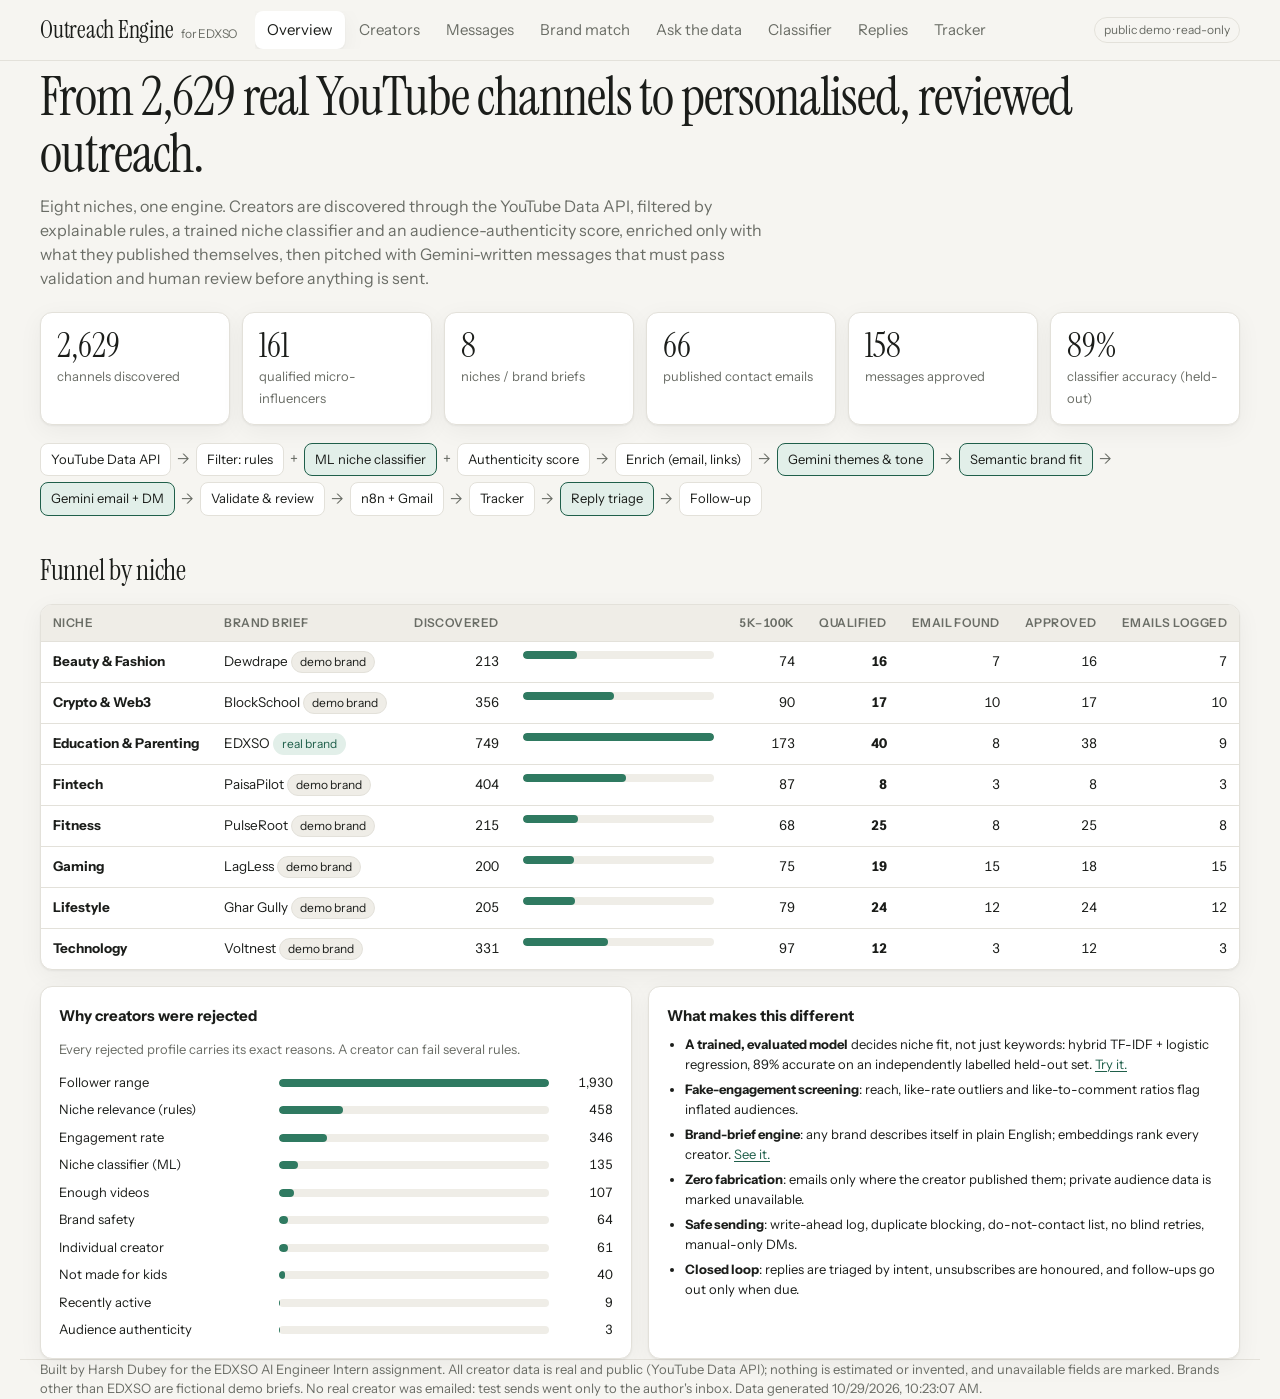
==== site/index.html @ 23c04285 "Multi-niche engine: 8 campaigns, hybrid ML niche classifier, authenticity scoring, brand-brief match" ====
<!doctype html>
<html lang="en">
<head>
  <meta charset="utf-8">
  <meta name="viewport" content="width=device-width, initial-scale=1">
  <title>Creator Outreach Engine</title>
  <meta name="description" content="AI-powered micro-influencer discovery, ML classification, enrichment, personalised outreach and tracking across 8 niches, built on real YouTube data.">
  <link rel="preconnect" href="https://fonts.googleapis.com">
  <link rel="preconnect" href="https://fonts.gstatic.com" crossorigin>
  <link href="https://fonts.googleapis.com/css2?family=Instrument+Sans:wght@400;500;600&family=Instrument+Serif&family=JetBrains+Mono&display=swap" rel="stylesheet">
  <link rel="stylesheet" href="style.css">
  <link rel="icon" href="data:image/svg+xml,%3Csvg xmlns='http://www.w3.org/2000/svg' viewBox='0 0 32 32'%3E%3Crect width='32' height='32' rx='8' fill='%231f5f4a'/%3E%3Cpath d='M9 21l5-6 4 3 5-7' stroke='white' stroke-width='2.5' fill='none' stroke-linecap='round' stroke-linejoin='round'/%3E%3C/svg%3E">
</head>
<body>
  <header class="top">
    <div class="wrap">
      <div class="brandmark">Outreach Engine<small>for EDXSO</small></div>
      <nav class="tabs" role="tablist" aria-label="Sections">
        <button role="tab" data-tab="overview" aria-selected="true">Overview</button>
        <button role="tab" data-tab="creators">Creators</button>
        <button role="tab" data-tab="messages">Messages</button>
        <button role="tab" data-tab="match">Brand match</button>
        <button role="tab" data-tab="ask">Ask the data</button>
        <button role="tab" data-tab="model">Classifier</button>
        <button role="tab" data-tab="replies">Replies</button>
        <button role="tab" data-tab="tracker">Tracker</button>
      </nav>
      <span class="mode" id="mode">loading…</span>
    </div>
  </header>

  <main class="wrap">
    <section id="overview"></section>
    <section id="creators" hidden></section>
    <section id="messages" hidden></section>
    <section id="match" hidden></section>
    <section id="ask" hidden></section>
    <section id="model" hidden></section>
    <section id="replies" hidden></section>
    <section id="tracker" hidden></section>
  </main>

  <dialog id="detail" aria-label="Creator detail"><div class="dlg" id="detail-body"></div></dialog>

  <footer class="wrap">
    Built by Harsh Dubey for the EDXSO AI Engineer Intern assignment. All creator data is real and public (YouTube Data API);
    nothing is estimated or invented, and unavailable fields are marked. Brands other than EDXSO are fictional demo briefs.
    No real creator was emailed: test sends went only to the author's inbox. <span id="generated"></span>
  </footer>
  <script type="module" src="app.js"></script>
</body>
</html>
---- site/style.css ----
:root {
  --bg: #f6f5f1; --panel: #ffffff; --ink: #1b1d1a; --muted: #6a6d66; --line: #e3e1da; --soft: #efede7;
  --accent: #1f5f4a; --accent-ink: #ffffff; --accent-soft: #e2efe9; --warn: #a2470f; --warn-soft: #f8e9dd;
  --bad: #a3271f; --bad-soft: #f7e3e1; --good: #1f6f3f; --good-soft: #e1f1e6; --chart: #2f7a61;
  --radius: 12px; --shadow: 0 1px 2px rgba(20, 20, 10, .05), 0 6px 24px rgba(20, 20, 10, .05);
  --sans: "Instrument Sans", system-ui, -apple-system, "Segoe UI", sans-serif;
  --serif: "Instrument Serif", Georgia, serif; --mono: "JetBrains Mono", ui-monospace, Consolas, monospace;
}
@media (prefers-color-scheme: dark) {
  :root:not([data-theme="light"]) {
    --bg: #121412; --panel: #1a1d1a; --ink: #e9ebe6; --muted: #9da199; --line: #2b2f2a; --soft: #222622;
    --accent: #6cc7a3; --accent-ink: #0c1a14; --accent-soft: #1d332a; --warn: #f0a46c; --warn-soft: #3a2a1d;
    --bad: #ff8f86; --bad-soft: #3a201e; --good: #7fd69b; --good-soft: #1c3324; --chart: #6cc7a3;
    --shadow: 0 1px 2px rgba(0, 0, 0, .4);
  }
}
:root[data-theme="dark"] {
  --bg: #121412; --panel: #1a1d1a; --ink: #e9ebe6; --muted: #9da199; --line: #2b2f2a; --soft: #222622;
  --accent: #6cc7a3; --accent-ink: #0c1a14; --accent-soft: #1d332a; --warn: #f0a46c; --warn-soft: #3a2a1d;
  --bad: #ff8f86; --bad-soft: #3a201e; --good: #7fd69b; --good-soft: #1c3324; --chart: #6cc7a3;
  --shadow: 0 1px 2px rgba(0, 0, 0, .4);
}
* { box-sizing: border-box; }
html, body { margin: 0; background: var(--bg); color: var(--ink); font: 15px/1.5 var(--sans); }
a { color: var(--accent); text-decoration-thickness: 1px; text-underline-offset: 2px; }
button, input, select, textarea { font: inherit; color: inherit; }
.wrap { max-width: 1240px; margin: 0 auto; padding: 0 20px; }

header.top { position: sticky; top: 0; z-index: 20; background: color-mix(in srgb, var(--bg) 88%, transparent);
  backdrop-filter: blur(10px); border-bottom: 1px solid var(--line); }
.top .wrap { display: flex; align-items: center; gap: 18px; min-height: 60px; }
.brandmark { font-family: var(--serif); font-size: 24px; letter-spacing: -.01em; white-space: nowrap; }
.brandmark small { font-family: var(--sans); font-size: 12px; color: var(--muted); margin-left: 8px; }
nav.tabs { display: flex; gap: 2px; overflow-x: auto; scrollbar-width: none; flex: 1; }
nav.tabs::-webkit-scrollbar { display: none; }
nav.tabs button { border: 0; background: none; padding: 8px 12px; border-radius: 8px; cursor: pointer; color: var(--muted); white-space: nowrap; }
nav.tabs button:hover { color: var(--ink); background: var(--soft); }
nav.tabs button[aria-selected="true"] { color: var(--ink); background: var(--panel); box-shadow: var(--shadow); }
@media (max-width: 760px) {
  .top .wrap { flex-wrap: wrap; gap: 6px 12px; padding-top: 8px; }
  .brandmark { flex: 1; }
  nav.tabs { order: 3; flex-basis: 100%; padding-bottom: 6px; }
}
.mode { font-size: 12px; padding: 3px 9px; border-radius: 99px; border: 1px solid var(--line); color: var(--muted); white-space: nowrap; }
.mode.live { color: var(--good); border-color: var(--good); }

main { padding: 28px 0 80px; }
section[hidden] { display: none; }
h1 { font-family: var(--serif); font-weight: 400; font-size: clamp(32px, 5vw, 54px); line-height: 1.05; margin: 8px 0 12px; letter-spacing: -.02em; }
h2 { font-family: var(--serif); font-weight: 400; font-size: 28px; margin: 34px 0 12px; letter-spacing: -.01em; }
h3 { font-size: 15px; margin: 0 0 8px; }
.lede { color: var(--muted); max-width: 760px; font-size: 16px; margin: 0 0 22px; }
.muted { color: var(--muted); }
.small { font-size: 13px; }
.mono { font-family: var(--mono); font-size: 12px; }

.kpis { display: grid; grid-template-columns: repeat(auto-fit, minmax(150px, 1fr)); gap: 12px; margin: 18px 0 8px; }
.kpi { background: var(--panel); border: 1px solid var(--line); border-radius: var(--radius); padding: 14px 16px; box-shadow: var(--shadow); }
.kpi b { display: block; font-family: var(--serif); font-weight: 400; font-size: 34px; line-height: 1.1; }
.kpi span { color: var(--muted); font-size: 13px; }

.flow { display: flex; flex-wrap: wrap; gap: 6px; align-items: center; margin: 18px 0; }
.flow span { background: var(--panel); border: 1px solid var(--line); border-radius: 8px; padding: 6px 10px; font-size: 13px; }
.flow span.ai { border-color: var(--accent); background: var(--accent-soft); }
.flow i { color: var(--muted); font-style: normal; }

.grid2 { display: grid; grid-template-columns: 1fr 1fr; gap: 16px; }
@media (max-width: 860px) { .grid2 { grid-template-columns: 1fr; } }
.grid2 > * { min-width: 0; }
.cm { overflow-x: auto; }
select.field { max-width: 100%; }
.card { background: var(--panel); border: 1px solid var(--line); border-radius: var(--radius); padding: 18px; box-shadow: var(--shadow); }

.table-wrap { overflow-x: auto; background: var(--panel); border: 1px solid var(--line); border-radius: var(--radius); box-shadow: var(--shadow); }
table { border-collapse: collapse; width: 100%; font-size: 13.5px; }
th, td { text-align: left; padding: 9px 12px; border-bottom: 1px solid var(--line); vertical-align: top; }
th { font-weight: 600; color: var(--muted); font-size: 12px; text-transform: uppercase; letter-spacing: .04em; background: var(--soft); position: sticky; top: 0; }
tbody tr:last-child td { border-bottom: 0; }
tbody tr.click { cursor: pointer; }
tbody tr.click:hover { background: var(--soft); }
td.num, th.num { text-align: right; font-variant-numeric: tabular-nums; }

.bar { height: 8px; border-radius: 99px; background: var(--soft); overflow: hidden; min-width: 60px; }
.bar > i { display: block; height: 100%; background: var(--chart); border-radius: 99px; }
.hbars { display: grid; gap: 8px; }
.hbar { display: grid; grid-template-columns: minmax(120px, 210px) 1fr 54px; gap: 10px; align-items: center; font-size: 13px; }
.hbar .num { text-align: right; font-variant-numeric: tabular-nums; }

.pill { display: inline-block; font-size: 12px; padding: 1px 8px; border-radius: 99px; background: var(--soft); border: 1px solid var(--line); white-space: nowrap; }
.pill.good { background: var(--good-soft); color: var(--good); border-color: transparent; }
.pill.bad { background: var(--bad-soft); color: var(--bad); border-color: transparent; }
.pill.warn { background: var(--warn-soft); color: var(--warn); border-color: transparent; }
.pill.accent { background: var(--accent-soft); color: var(--accent); border-color: transparent; }

.filters { display: flex; flex-wrap: wrap; gap: 8px; margin: 0 0 14px; }
.filters input, .filters select, textarea, .field { background: var(--panel); border: 1px solid var(--line); border-radius: 8px; padding: 8px 10px; }
.filters input[type="search"] { flex: 1; min-width: 200px; }
textarea { width: 100%; min-height: 120px; resize: vertical; line-height: 1.5; }
.btn { border: 1px solid var(--accent); background: var(--accent); color: var(--accent-ink); padding: 8px 14px; border-radius: 8px; cursor: pointer; font-weight: 600; }
.btn.ghost { background: transparent; color: var(--accent); }
.btn:disabled { opacity: .5; cursor: not-allowed; }
.row { display: flex; gap: 8px; flex-wrap: wrap; align-items: center; }
.chips { display: flex; gap: 6px; flex-wrap: wrap; margin: 10px 0; }
.chips button { border: 1px dashed var(--line); background: var(--panel); border-radius: 99px; padding: 4px 11px; cursor: pointer; font-size: 13px; text-align: left; }
.chips button:hover { border-color: var(--accent); }
:focus-visible { outline: 2px solid var(--accent); outline-offset: 2px; }

.msgs { display: grid; grid-template-columns: repeat(auto-fill, minmax(min(380px, 100%), 1fr)); gap: 14px; }
.msg { min-width: 0; overflow-wrap: anywhere; }
.msg .chips .pill { white-space: normal; }
.msg header { display: flex; gap: 8px; align-items: baseline; flex-wrap: wrap; margin-bottom: 8px; }
.msg header a { font-weight: 600; }
.msg .label { font-size: 11px; text-transform: uppercase; letter-spacing: .06em; color: var(--muted); margin: 12px 0 4px; display: flex; justify-content: space-between; }
.msg .text { white-space: pre-wrap; background: var(--soft); border-radius: 8px; padding: 10px 12px; font-size: 14px; }
.msg .subject { font-weight: 600; }
.msg textarea { min-height: 150px; }
.issues { color: var(--bad); font-size: 13px; margin: 8px 0 0; }

dialog { border: 0; padding: 0; border-radius: 16px; background: var(--panel); color: var(--ink); width: min(820px, 94vw); max-height: 88vh; box-shadow: 0 20px 60px rgba(0, 0, 0, .25); }
dialog::backdrop { background: rgba(15, 18, 15, .45); }
.dlg { padding: 22px; overflow-y: auto; max-height: 88vh; }
.dlg .close { float: right; border: 0; background: var(--soft); border-radius: 8px; padding: 4px 10px; cursor: pointer; }
.checks { list-style: none; padding: 0; margin: 0; display: grid; gap: 6px; }
.checks li { display: grid; grid-template-columns: 22px 170px 1fr; gap: 8px; font-size: 13.5px; }
.checks .ok { color: var(--good); }
.checks .no { color: var(--bad); }
@media (max-width: 600px) { .checks li { grid-template-columns: 22px 1fr; } .checks li span:last-child { grid-column: 2; } }

.cm { display: grid; gap: 2px; font-size: 11px; font-variant-numeric: tabular-nums; }
.cm div { padding: 6px 4px; text-align: center; border-radius: 4px; }
.cm .h { color: var(--muted); font-weight: 600; background: none; overflow: hidden; text-overflow: ellipsis; white-space: nowrap; }

.answer { margin-top: 14px; }
.note { overflow-wrap: anywhere; font-size: 13px; color: var(--muted); border-left: 3px solid var(--accent); padding: 6px 12px; background: var(--panel); border-radius: 0 8px 8px 0; margin: 12px 0; }
.empty { color: var(--muted); padding: 24px; text-align: center; }
footer { color: var(--muted); font-size: 13px; border-top: 1px solid var(--line); padding: 24px 0 40px; }
.spin { display: inline-block; width: 14px; height: 14px; border: 2px solid var(--line); border-top-color: var(--accent); border-radius: 50%; animation: s .8s linear infinite; vertical-align: -2px; }
@keyframes s { to { transform: rotate(360deg); } }
@media (prefers-reduced-motion: reduce) { .spin { animation: none; } }
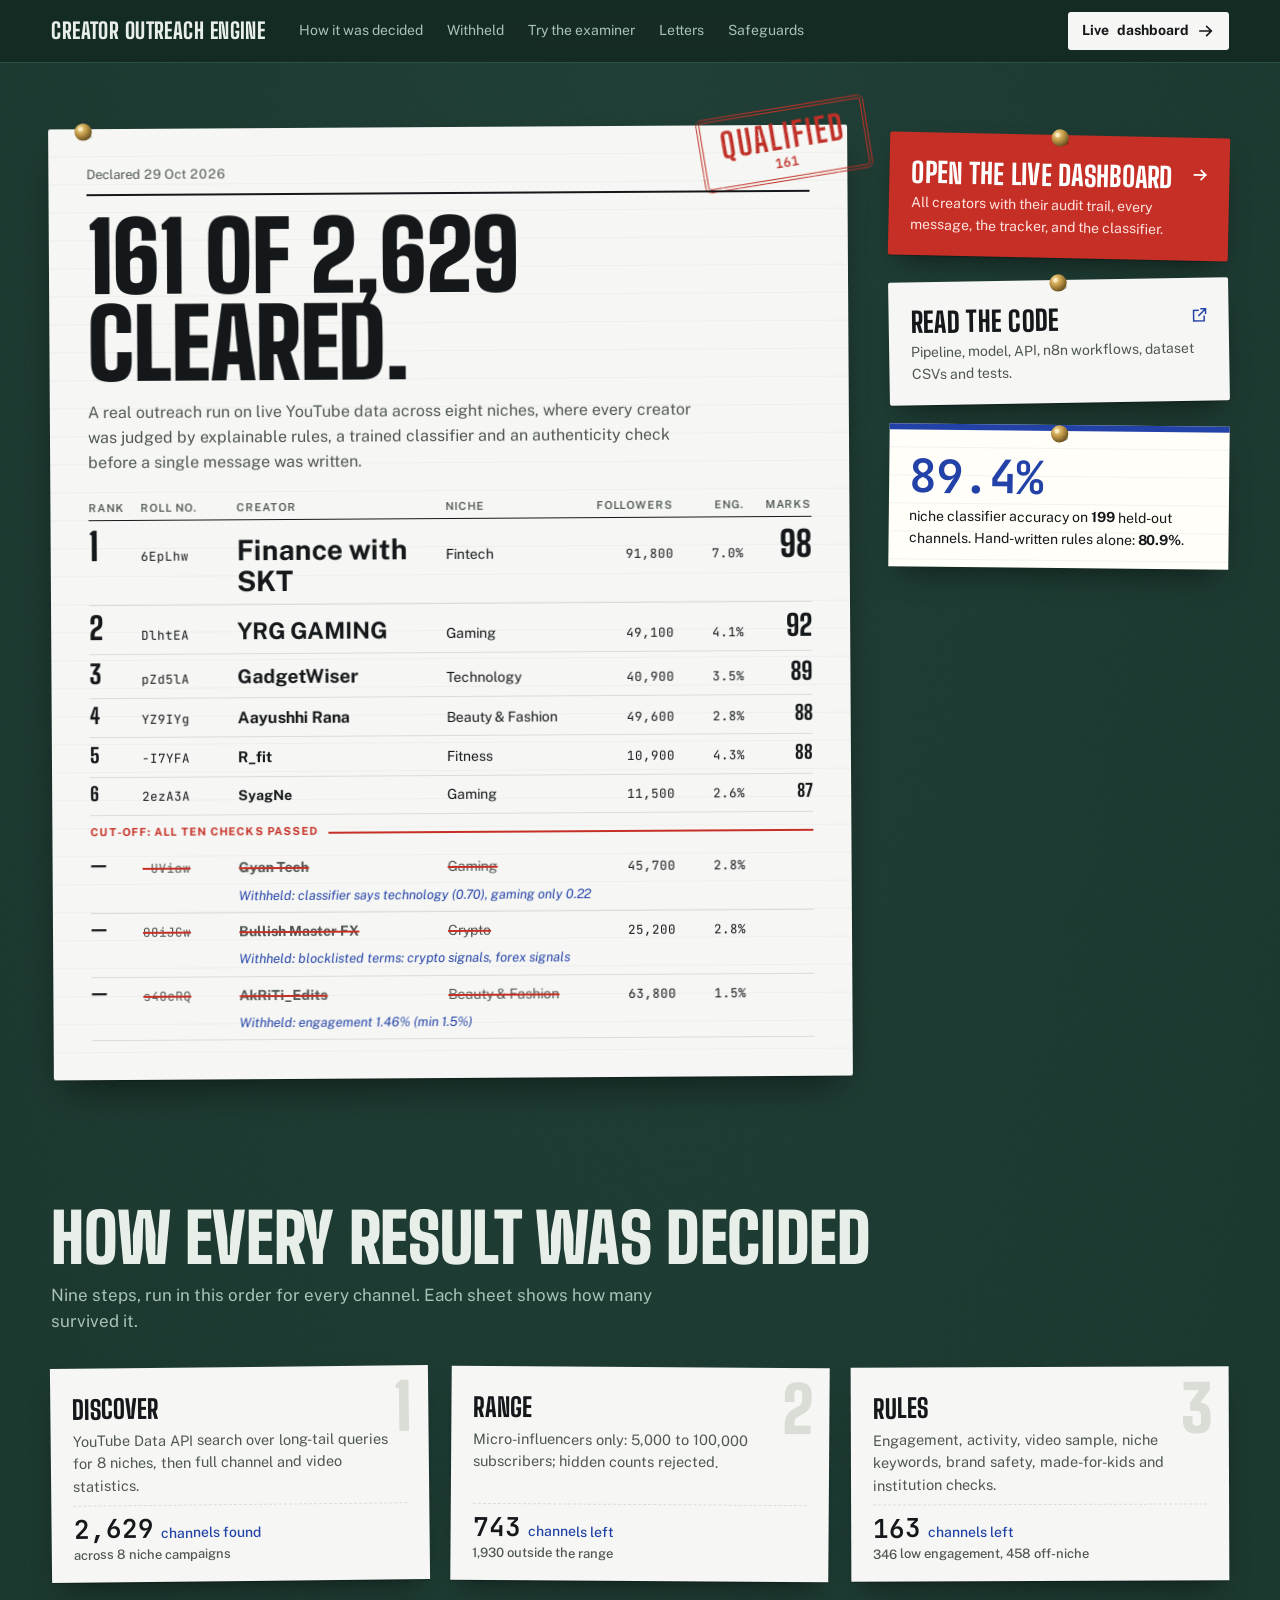
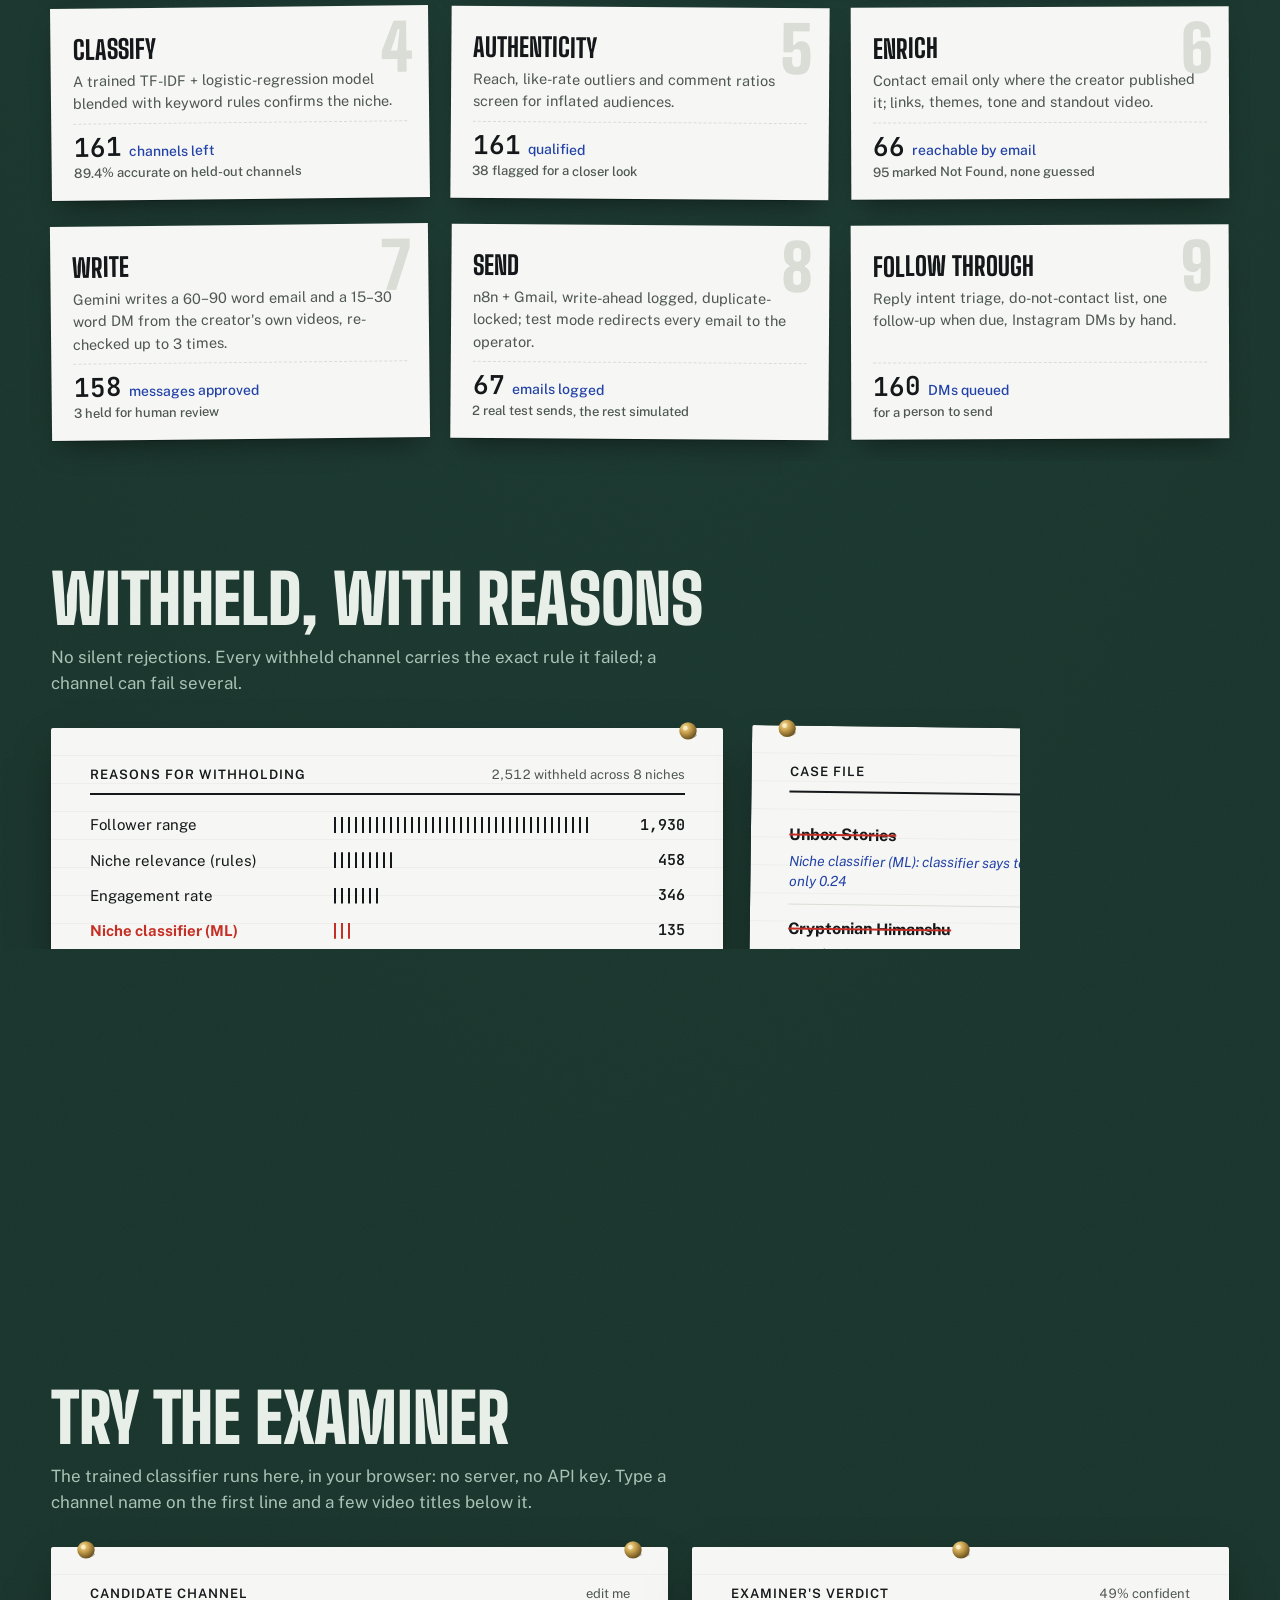
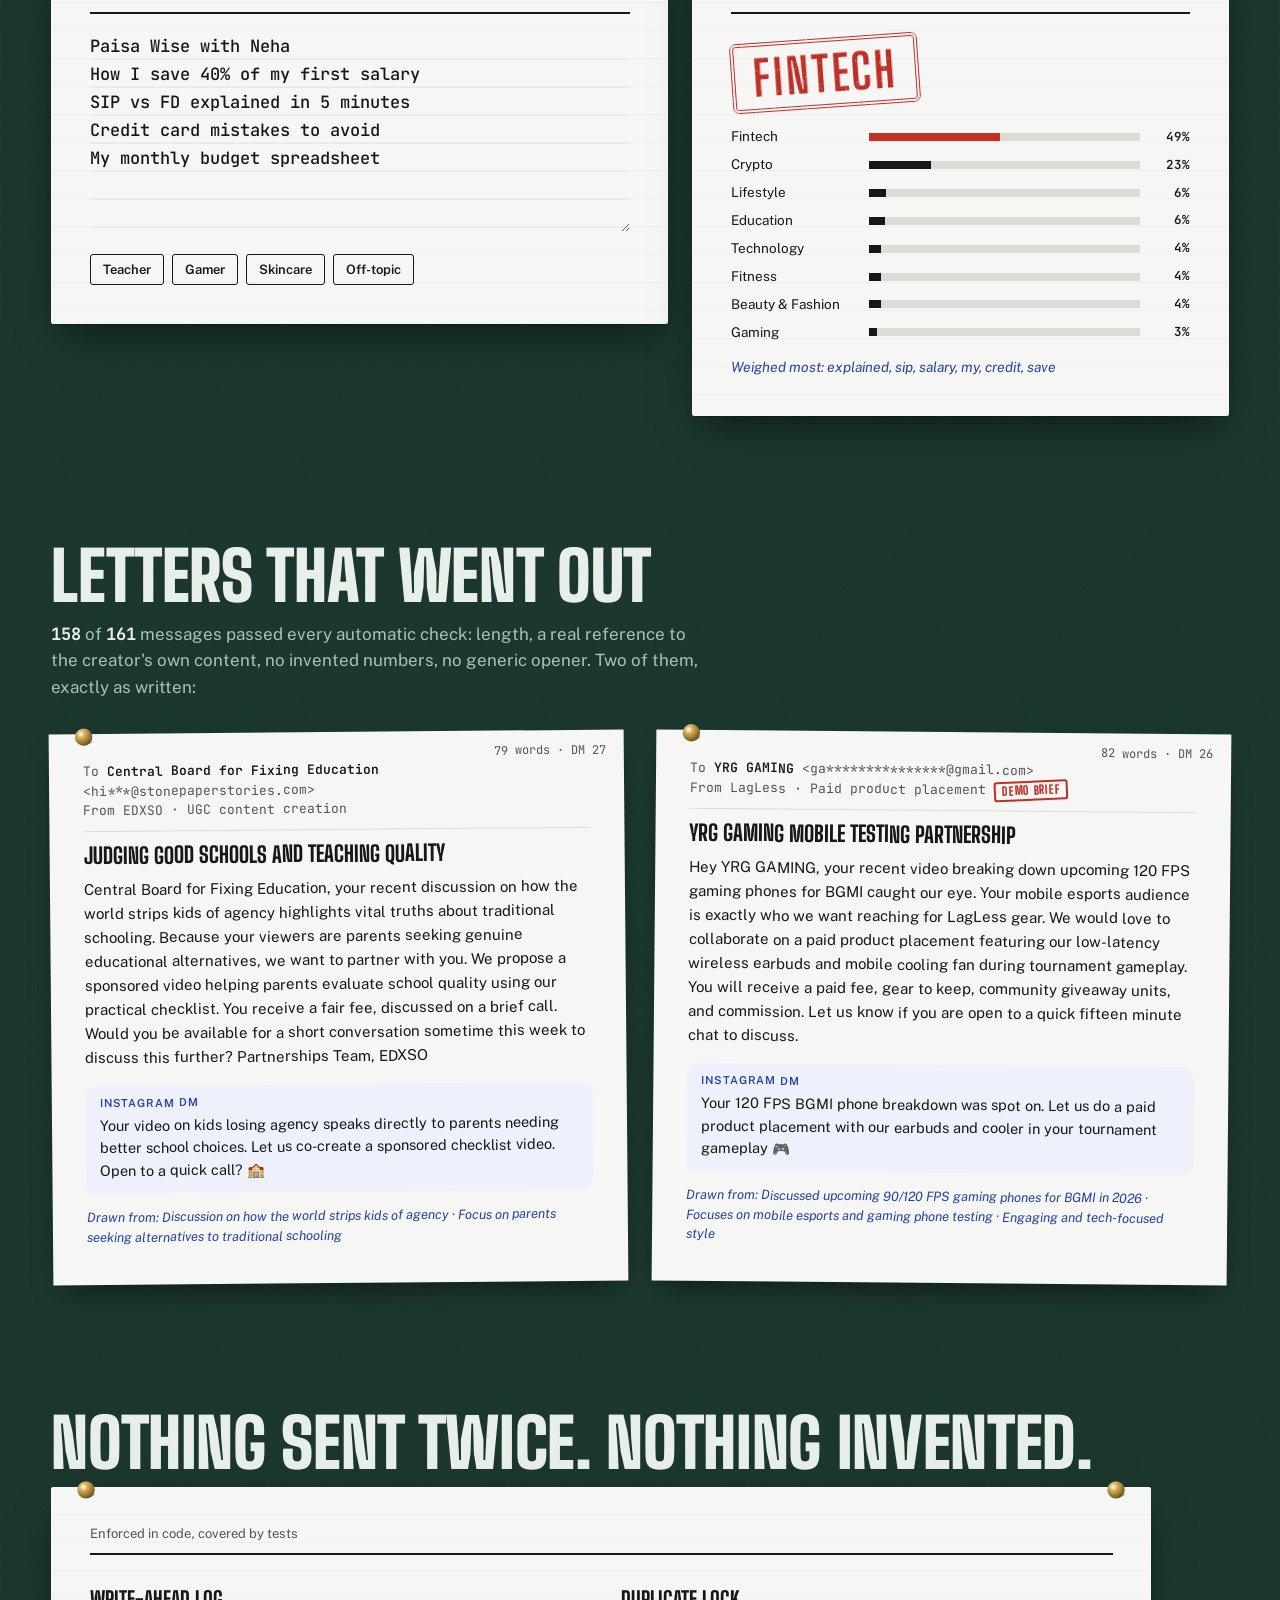
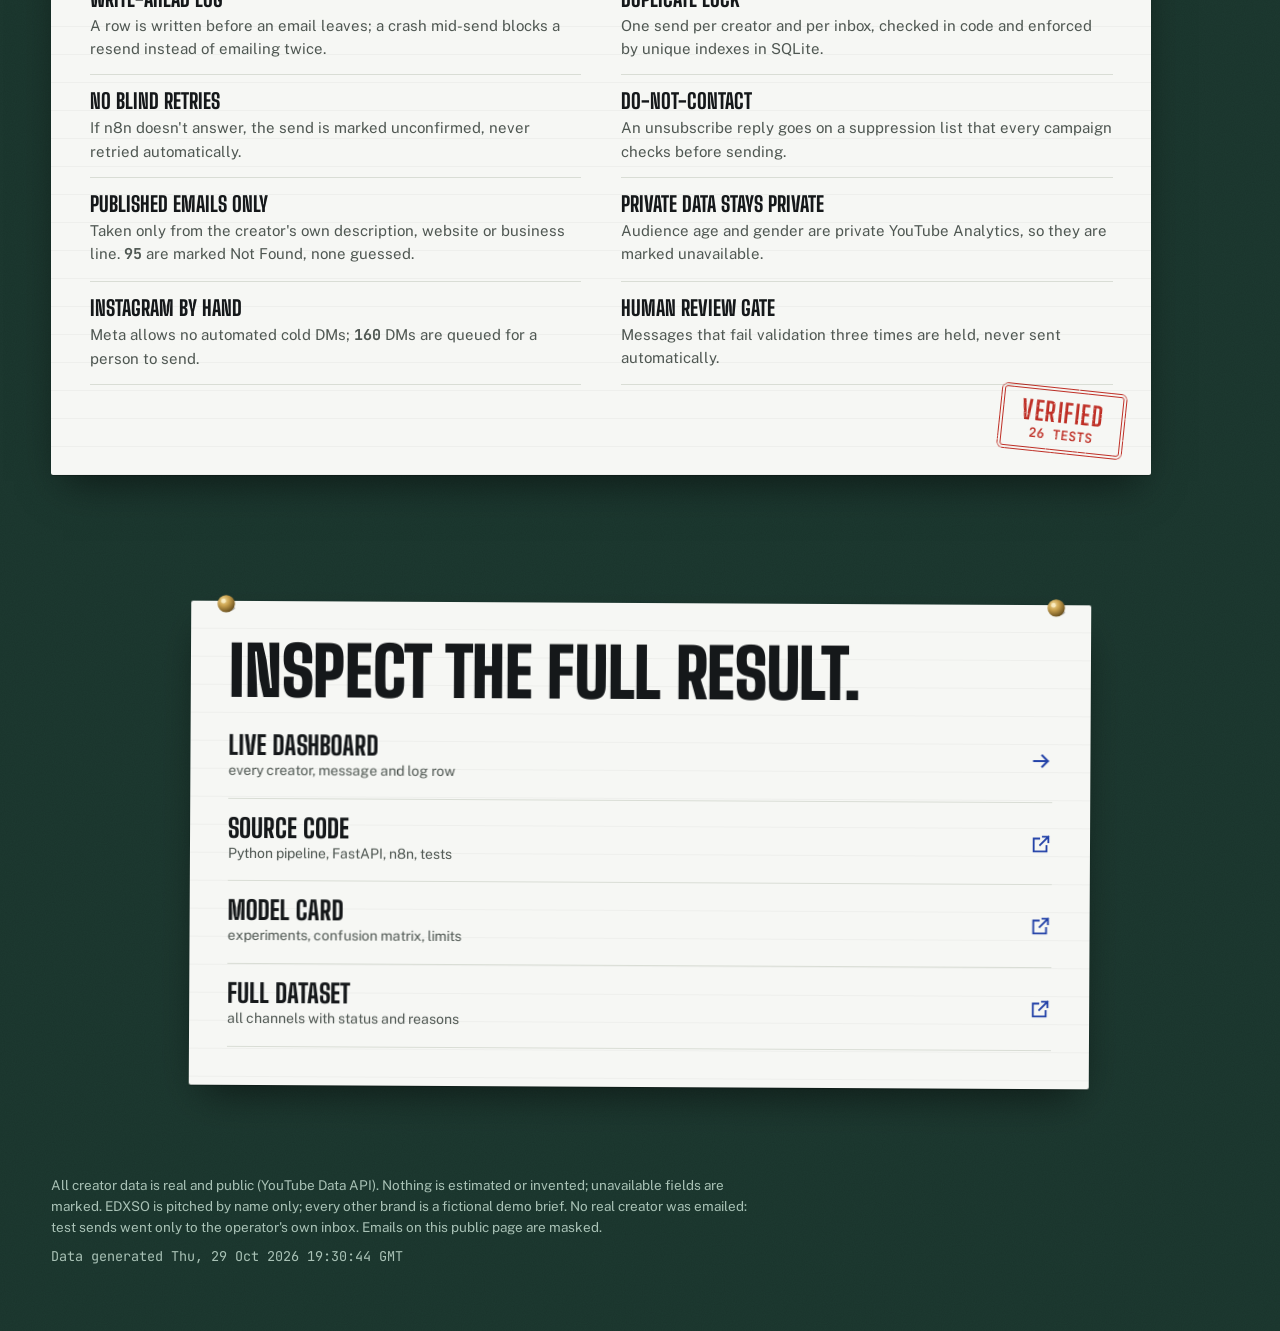
==== commit a526c17d: "Results-day showcase: merit-list landing, restyled dashboard, design system - dashboard/index.html i" ====
--- a/site/index.html
+++ b/site/index.html
@@ -3,50 +3,173 @@
 <head>
   <meta charset="utf-8">
   <meta name="viewport" content="width=device-width, initial-scale=1">
-  <title>Creator Outreach Engine</title>
-  <meta name="description" content="AI-powered micro-influencer discovery, ML classification, enrichment, personalised outreach and tracking across 8 niches, built on real YouTube data.">
+  <title>Results Declared · Creator Outreach Engine</title>
+  <meta name="description" content="161 of 2,629 real YouTube creators cleared: an AI-powered micro-influencer discovery, classification, enrichment and outreach engine, with every decision explained.">
+  <meta name="theme-color" content="#1d3a31">
   <link rel="preconnect" href="https://fonts.googleapis.com">
   <link rel="preconnect" href="https://fonts.gstatic.com" crossorigin>
-  <link href="https://fonts.googleapis.com/css2?family=Instrument+Sans:wght@400;500;600&family=Instrument+Serif&family=JetBrains+Mono&display=swap" rel="stylesheet">
-  <link rel="stylesheet" href="style.css">
-  <link rel="icon" href="data:image/svg+xml,%3Csvg xmlns='http://www.w3.org/2000/svg' viewBox='0 0 32 32'%3E%3Crect width='32' height='32' rx='8' fill='%231f5f4a'/%3E%3Cpath d='M9 21l5-6 4 3 5-7' stroke='white' stroke-width='2.5' fill='none' stroke-linecap='round' stroke-linejoin='round'/%3E%3C/svg%3E">
+  <link href="https://fonts.googleapis.com/css2?family=Big+Shoulders+Display:wght@600;800;900&family=Public+Sans:ital,wght@0,400;0,500;0,600;0,700;1,400&family=JetBrains+Mono:wght@400;600&display=swap" rel="stylesheet">
+  <link rel="stylesheet" href="landing.css">
+  <link rel="icon" href="data:image/svg+xml,%3Csvg xmlns='http://www.w3.org/2000/svg' viewBox='0 0 32 32'%3E%3Crect width='32' height='32' rx='6' fill='%231d3a31'/%3E%3Crect x='7' y='6' width='18' height='21' fill='%23f6f7f4'/%3E%3Ccircle cx='16' cy='7' r='3' fill='%23c9a14e'/%3E%3Cpath d='M10 20h12' stroke='%23c62f26' stroke-width='2.5'/%3E%3C/svg%3E">
 </head>
 <body>
-  <header class="top">
-    <div class="wrap">
-      <div class="brandmark">Outreach Engine<small>for EDXSO</small></div>
-      <nav class="tabs" role="tablist" aria-label="Sections">
-        <button role="tab" data-tab="overview" aria-selected="true">Overview</button>
-        <button role="tab" data-tab="creators">Creators</button>
-        <button role="tab" data-tab="messages">Messages</button>
-        <button role="tab" data-tab="match">Brand match</button>
-        <button role="tab" data-tab="ask">Ask the data</button>
-        <button role="tab" data-tab="model">Classifier</button>
-        <button role="tab" data-tab="replies">Replies</button>
-        <button role="tab" data-tab="tracker">Tracker</button>
-      </nav>
-      <span class="mode" id="mode">loading…</span>
-    </div>
+  <svg width="0" height="0" style="position:absolute" aria-hidden="true">
+    <defs>
+      <radialGradient id="brass" cx="35%" cy="30%" r="70%">
+        <stop offset="0" stop-color="#f3dc9a"/><stop offset=".45" stop-color="#c9a14e"/><stop offset="1" stop-color="#6e5420"/>
+      </radialGradient>
+      <symbol id="pin" viewBox="0 0 24 24"><ellipse cx="13" cy="15" rx="7" ry="3" fill="rgba(0,0,0,.28)"/><circle cx="12" cy="11" r="8" fill="url(#brass)"/><circle cx="9.5" cy="8.5" r="2.2" fill="#fff6d6" opacity=".7"/></symbol>
+      <symbol id="arrow" viewBox="0 0 24 24"><path d="M4 12h15M13 6l6 6-6 6" fill="none" stroke="currentColor" stroke-width="2.2" stroke-linecap="square"/></symbol>
+      <symbol id="ext" viewBox="0 0 24 24"><path d="M14 4h6v6M20 4 11 13M18 14v6H4V6h6" fill="none" stroke="currentColor" stroke-width="2" stroke-linecap="square"/></symbol>
+    </defs>
+  </svg>
+
+  <header class="rail">
+    <a class="rail-mark" href="#top">Creator Outreach Engine</a>
+    <nav aria-label="Sections">
+      <a href="#decided">How it was decided</a>
+      <a href="#withheld">Withheld</a>
+      <a href="#examiner">Try the examiner</a>
+      <a href="#letters">Letters</a>
+      <a href="#safeguards">Safeguards</a>
+    </nav>
+    <a class="rail-cta" href="app.html"><span class="long">Live </span>dashboard <svg><use href="#arrow"/></svg></a>
   </header>
 
-  <main class="wrap">
-    <section id="overview"></section>
-    <section id="creators" hidden></section>
-    <section id="messages" hidden></section>
-    <section id="match" hidden></section>
-    <section id="ask" hidden></section>
-    <section id="model" hidden></section>
-    <section id="replies" hidden></section>
-    <section id="tracker" hidden></section>
+  <main id="top" class="board">
+    <section class="first" aria-labelledby="verdict">
+      <article class="sheet sheet-main" data-settle>
+        <svg class="pin pin-l"><use href="#pin"/></svg>
+        <div class="letterhead"><span class="mono" id="sheet-date">Declared</span></div>
+        <h1 id="verdict"><span class="count" data-k="qualified">161</span> of <span class="count" data-k="discovered">2,629</span> cleared.</h1>
+        <div class="lede-row">
+          <p class="lede">A real outreach run on live YouTube data across eight niches, where every creator was judged by explainable rules, a trained classifier and an authenticity check before a single message was written.</p>
+          <div class="stamp stamp-main" data-stamp aria-hidden="true"><b>Qualified</b><span class="mono" data-k="qualified-n">161</span></div>
+        </div>
+        <div class="merit" role="table" aria-label="Top of the merit list">
+          <div class="merit-head" role="row"><span role="columnheader">Rank</span><span role="columnheader">Roll no.</span><span role="columnheader">Creator</span><span role="columnheader">Niche</span><span role="columnheader" class="num">Followers</span><span role="columnheader" class="num">Eng.</span><span role="columnheader" class="num">Marks</span></div>
+          <div id="merit-rows" role="rowgroup"></div>
+          <div class="cutoff" role="presentation"><span>Cut-off: all ten checks passed</span></div>
+          <div id="withheld-rows" role="rowgroup"></div>
+        </div>
+      </article>
+
+      <aside class="slips" aria-label="Open the work">
+        <a class="slip slip-primary" href="app.html" data-settle>
+          <svg class="pin"><use href="#pin"/></svg>
+          <span class="slip-title">Open the live dashboard</span>
+          <span class="slip-sub">All creators with their audit trail, every message, the tracker, and the classifier.</span>
+          <svg class="slip-arrow"><use href="#arrow"/></svg>
+        </a>
+        <a class="slip" href="https://github.com/HarshDubey23/edxso-influencer-outreach" target="_blank" rel="noopener" data-settle>
+          <svg class="pin"><use href="#pin"/></svg>
+          <span class="slip-title">Read the code</span>
+          <span class="slip-sub">Pipeline, model, API, n8n workflows, dataset CSVs and tests.</span>
+          <svg class="slip-arrow"><use href="#ext"/></svg>
+        </a>
+        <div class="card-index" data-settle>
+          <svg class="pin"><use href="#pin"/></svg>
+          <span class="idx-big mono" id="acc">89.4%</span>
+          <span>niche classifier accuracy on <b id="gold-n">199</b> held-out channels. Hand-written rules alone: <b id="kw-acc">80.9%</b>.</span>
+        </div>
+      </aside>
+    </section>
+
+    <section id="decided" class="band" aria-labelledby="decided-h">
+      <h2 id="decided-h">How every result was decided</h2>
+      <p class="band-lede">Nine steps, run in this order for every channel. Each sheet shows how many survived it.</p>
+      <ol class="steps" id="steps"></ol>
+    </section>
+
+    <section id="withheld" class="band" aria-labelledby="withheld-h">
+      <h2 id="withheld-h">Withheld, with reasons</h2>
+      <p class="band-lede">No silent rejections. Every withheld channel carries the exact rule it failed; a channel can fail several.</p>
+      <div class="withheld-grid">
+        <article class="sheet sheet-tally" data-settle>
+          <svg class="pin pin-l"><use href="#pin"/></svg><svg class="pin pin-r"><use href="#pin"/></svg>
+          <div class="letterhead"><span>Reasons for withholding</span><span class="mono" id="rej-total"></span></div>
+          <div class="tally" id="tally"></div>
+        </article>
+        <article class="sheet sheet-cases" data-settle>
+          <svg class="pin pin-l"><use href="#pin"/></svg>
+          <div class="letterhead"><span>Case file</span><span class="mono">in range, one rule failed</span></div>
+          <ul class="cases" id="cases"></ul>
+        </article>
+      </div>
+    </section>
+
+    <section id="examiner" class="band" aria-labelledby="examiner-h">
+      <h2 id="examiner-h">Try the examiner</h2>
+      <p class="band-lede">The trained classifier runs here, in your browser: no server, no API key. Type a channel name on the first line and a few video titles below it.</p>
+      <div class="exam">
+        <article class="sheet sheet-exam" data-settle>
+          <svg class="pin pin-l"><use href="#pin"/></svg><svg class="pin pin-r"><use href="#pin"/></svg>
+          <label class="letterhead" for="exam-in"><span>Candidate channel</span><span class="mono">edit me</span></label>
+          <textarea id="exam-in" spellcheck="false">Paisa Wise with Neha
+How I save 40% of my first salary
+SIP vs FD explained in 5 minutes
+Credit card mistakes to avoid
+My monthly budget spreadsheet</textarea>
+          <div class="presets" role="group" aria-label="Example channels">
+            <button type="button" data-preset="0">Teacher</button><button type="button" data-preset="1">Gamer</button>
+            <button type="button" data-preset="2">Skincare</button><button type="button" data-preset="3">Off-topic</button>
+          </div>
+        </article>
+        <article class="sheet sheet-result" aria-live="polite" data-settle>
+          <svg class="pin pin-l"><use href="#pin"/></svg>
+          <div class="letterhead"><span>Examiner's verdict</span><span class="mono" id="exam-conf"></span></div>
+          <div class="stamp stamp-exam" id="exam-stamp"><b id="exam-niche">Fintech</b></div>
+          <div class="probs" id="exam-probs"></div>
+          <p class="note-ball" id="exam-terms"></p>
+        </article>
+      </div>
+    </section>
+
+    <section id="letters" class="band" aria-labelledby="letters-h">
+      <h2 id="letters-h">Letters that went out</h2>
+      <p class="band-lede"><b class="mono" data-k="approved">158</b> of <b class="mono" data-k="qualified">161</b> messages passed every automatic check: length, a real reference to the creator's own content, no invented numbers, no generic opener. Two of them, exactly as written:</p>
+      <div class="letters" id="letters-list"></div>
+    </section>
+
+    <section id="safeguards" class="band" aria-labelledby="safeguards-h">
+      <h2 id="safeguards-h">Nothing sent twice. Nothing invented.</h2>
+      <article class="sheet sheet-ledger" data-settle>
+        <svg class="pin pin-l"><use href="#pin"/></svg><svg class="pin pin-r"><use href="#pin"/></svg>
+        <div class="letterhead"><span class="mono">Enforced in code, covered by tests</span></div>
+        <dl class="ledger">
+          <div><dt>Write-ahead log</dt><dd>A row is written before an email leaves; a crash mid-send blocks a resend instead of emailing twice.</dd></div>
+          <div><dt>Duplicate lock</dt><dd>One send per creator and per inbox, checked in code and enforced by unique indexes in SQLite.</dd></div>
+          <div><dt>No blind retries</dt><dd>If n8n doesn't answer, the send is marked unconfirmed, never retried automatically.</dd></div>
+          <div><dt>Do-not-contact</dt><dd>An unsubscribe reply goes on a suppression list that every campaign checks before sending.</dd></div>
+          <div><dt>Published emails only</dt><dd>Taken only from the creator's own description, website or business line. <b class="mono" data-k="notfound">95</b> are marked Not Found, none guessed.</dd></div>
+          <div><dt>Private data stays private</dt><dd>Audience age and gender are private YouTube Analytics, so they are marked unavailable.</dd></div>
+          <div><dt>Instagram by hand</dt><dd>Meta allows no automated cold DMs; <b class="mono" data-k="dms">160</b> DMs are queued for a person to send.</dd></div>
+          <div><dt>Human review gate</dt><dd>Messages that fail validation three times are held, never sent automatically.</dd></div>
+        </dl>
+        <div class="stamp stamp-ledger" data-stamp aria-hidden="true"><b>Verified</b><span class="mono">26 tests</span></div>
+      </article>
+    </section>
+
+    <section class="close" aria-labelledby="close-h">
+      <article class="sheet sheet-close" data-settle>
+        <svg class="pin pin-l"><use href="#pin"/></svg><svg class="pin pin-r"><use href="#pin"/></svg>
+        <h2 id="close-h">Inspect the full result.</h2>
+        <ul class="close-links">
+          <li><a href="app.html"><span>Live dashboard</span><span class="sub">every creator, message and log row</span><svg><use href="#arrow"/></svg></a></li>
+          <li><a href="https://github.com/HarshDubey23/edxso-influencer-outreach" target="_blank" rel="noopener"><span>Source code</span><span class="sub">Python pipeline, FastAPI, n8n, tests</span><svg><use href="#ext"/></svg></a></li>
+          <li><a href="https://github.com/HarshDubey23/edxso-influencer-outreach/blob/main/MODEL_CARD.md" target="_blank" rel="noopener"><span>Model card</span><span class="sub">experiments, confusion matrix, limits</span><svg><use href="#ext"/></svg></a></li>
+          <li><a href="https://github.com/HarshDubey23/edxso-influencer-outreach/blob/main/output/ALL_influencers_dataset.csv" target="_blank" rel="noopener"><span>Full dataset</span><span class="sub">all channels with status and reasons</span><svg><use href="#ext"/></svg></a></li>
+        </ul>
+      </article>
+    </section>
   </main>
 
-  <dialog id="detail" aria-label="Creator detail"><div class="dlg" id="detail-body"></div></dialog>
-
-  <footer class="wrap">
-    Built by Harsh Dubey for the EDXSO AI Engineer Intern assignment. All creator data is real and public (YouTube Data API);
-    nothing is estimated or invented, and unavailable fields are marked. Brands other than EDXSO are fictional demo briefs.
-    No real creator was emailed: test sends went only to the author's inbox. <span id="generated"></span>
+  <footer class="foot">
+    <p>All creator data is real and public (YouTube Data API). Nothing is estimated or invented; unavailable fields are marked.
+      EDXSO is pitched by name only; every other brand is a fictional demo brief. No real creator was emailed: test sends
+      went only to the operator's own inbox. Emails on this public page are masked.</p>
+    <p class="mono" id="generated"></p>
   </footer>
-  <script type="module" src="app.js"></script>
+  <script type="module" src="landing.js"></script>
 </body>
 </html>
--- a/site/landing.css
+++ b/site/landing.css
@@ -0,0 +1,233 @@
+/* Results day: a green felt notice board carrying typed result sheets, brass pins, rubber-stamp verdicts. */
+:root {
+  --felt: #1d3a31; --felt-deep: #142a23; --felt-ink: #e8efe9; --felt-soft: #a9c2b6;
+  --paper: #f6f7f4; --paper-rule: #d9ddd5; --ink: #15181a; --ink-soft: #4f5752;
+  --stamp: #c62f26; --ball: #2342a8; --brass: #c9a14e;
+  --display: "Big Shoulders Display", "Arial Narrow", sans-serif;
+  --text: "Public Sans", system-ui, sans-serif;
+  --mono: "JetBrains Mono", ui-monospace, Consolas, monospace;
+  --ease: cubic-bezier(.16, 1, .3, 1);
+  --gutter: clamp(16px, 4vw, 56px);
+}
+* { box-sizing: border-box; }
+html, body { overflow-x: clip; }
+html { background: var(--felt); }
+html { scroll-behavior: smooth; scroll-padding-top: 72px; }
+@media (prefers-reduced-motion: reduce) { html { scroll-behavior: auto; } }
+body {
+  margin: 0; color: var(--felt-ink); font: 16px/1.55 var(--text); -webkit-font-smoothing: antialiased;
+  background-color: var(--felt);
+  /* felt fibre: an authored turbulence tile, multiplied over the board colour */
+  background-image: url("data:image/svg+xml,%3Csvg xmlns='http://www.w3.org/2000/svg' width='240' height='240'%3E%3Cfilter id='f'%3E%3CfeTurbulence type='fractalNoise' baseFrequency='.9' numOctaves='3' stitchTiles='stitch'/%3E%3CfeColorMatrix values='0 0 0 0 0  0 0 0 0 0  0 0 0 0 0  0 0 0 .11 0'/%3E%3C/filter%3E%3Crect width='240' height='240' filter='url(%23f)'/%3E%3C/svg%3E"),
+                    radial-gradient(120% 80% at 50% 0%, #22433a 0%, var(--felt) 60%);
+  background-blend-mode: multiply, normal;
+}
+::selection { background: var(--stamp); color: #fff; }
+:focus-visible { outline: 3px solid var(--brass); outline-offset: 3px; }
+a { color: inherit; }
+.mono { font-family: var(--mono); font-variant-numeric: tabular-nums; }
+html { scrollbar-color: var(--felt-soft) var(--felt-deep); }
+
+/* top rail */
+.rail { position: sticky; top: 0; z-index: 30; display: flex; align-items: center; gap: 24px; padding: 12px var(--gutter);
+  background: color-mix(in srgb, var(--felt-deep) 88%, transparent); backdrop-filter: blur(8px); border-bottom: 1px solid #2c5245; }
+.rail-mark { font: 800 22px/1 var(--display); letter-spacing: .02em; text-transform: uppercase; text-decoration: none; white-space: nowrap; }
+.rail nav { display: flex; gap: 4px; flex: 1; overflow-x: auto; scrollbar-width: none; }
+.rail nav::-webkit-scrollbar { display: none; }
+.rail nav a { padding: 6px 10px; border-radius: 4px; color: var(--felt-soft); text-decoration: none; font-size: 14px; white-space: nowrap; }
+.rail nav a:hover { color: var(--felt-ink); background: #ffffff12; }
+.rail-cta { display: inline-flex; gap: 8px; align-items: center; padding: 8px 14px; background: var(--paper); color: var(--ink);
+  font-weight: 700; font-size: 14px; text-decoration: none; border-radius: 3px; white-space: nowrap; }
+.rail-cta svg, .slip-arrow, .close-links svg { width: 18px; height: 18px; flex: none; }
+.rail-cta:hover { background: #fff; }
+@media (max-width: 860px) { .rail nav { display: none; } .rail { justify-content: space-between; gap: 12px; } }
+@media (max-width: 480px) { .rail-mark { font-size: 17px; } .rail-cta { padding: 7px 10px; font-size: 13px; } .rail-cta .long { display: none; } }
+
+/* board + sheets */
+.board { padding: clamp(28px, 5vw, 64px) var(--gutter) 40px; max-width: 1440px; margin: 0 auto; }
+.sheet { position: relative; background: var(--paper); color: var(--ink); padding: clamp(22px, 3vw, 40px);
+  border-radius: 2px; box-shadow: 0 1px 1px rgba(0,0,0,.25), 0 18px 40px -12px rgba(0,0,0,.55);
+  background-image: linear-gradient(transparent calc(100% - 1px), #00000008 0); background-size: 100% 28px; }
+.pin { position: absolute; top: -9px; width: 26px; height: 26px; z-index: 3; }
+.pin-l { left: 22px; } .pin-r { right: 22px; } .slip .pin, .card-index .pin, .sheet-result .pin-l { left: 50%; margin-left: -13px; }
+.letterhead { display: flex; justify-content: space-between; gap: 16px; flex-wrap: wrap; padding-bottom: 10px; margin-bottom: 18px;
+  border-bottom: 2px solid var(--ink); font: 600 13px/1.3 var(--text); text-transform: uppercase; letter-spacing: .08em; }
+.letterhead .mono { font-family: var(--text); font-variant-numeric: tabular-nums; text-transform: none; letter-spacing: 0; font-weight: 400; color: var(--ink-soft); }
+
+/* first viewport */
+.first { display: grid; grid-template-columns: minmax(0, 8fr) minmax(260px, 3.4fr); gap: clamp(20px, 3vw, 44px); align-items: start;
+  min-height: min(calc(100svh - 140px), 880px); }
+.sheet-main { transform: rotate(-.35deg); }
+h1 { font: 900 clamp(52px, 8.4vw, 6rem)/.9 var(--display); letter-spacing: -.01em; text-transform: uppercase; margin: 4px 0 14px; text-wrap: balance; }
+h1 .count { font-variant-numeric: tabular-nums; }
+.lede { max-width: 62ch; font-size: clamp(15px, 1.25vw, 17px); color: var(--ink-soft); margin: 0 0 22px; }
+
+.merit { font-size: 14px; }
+.merit-head, .merit-row { display: grid; grid-template-columns: 2.6rem 5.4rem minmax(0, 1fr) 8rem 5.6rem 3.8rem 3.6rem; gap: 10px; align-items: baseline; }
+.merit-head { padding: 6px 0; border-bottom: 1px solid var(--ink); font: 600 11px/1 var(--text); text-transform: uppercase; letter-spacing: .08em; color: var(--ink-soft); }
+.merit-row { padding: 7px 0; border-bottom: 1px solid var(--paper-rule); }
+.merit-row .rank { font: 800 1.35em/1 var(--display); }
+.merit-row .name { font-weight: 700; line-height: 1.1; overflow-wrap: anywhere; }
+.merit-row .name a { text-decoration: none; } .merit-row .name a:hover { text-decoration: underline; text-decoration-color: var(--ball); }
+.merit-row .roll, .merit-row .num { font-family: var(--mono); font-variant-numeric: tabular-nums; font-size: 12.5px; }
+.num { text-align: right; }
+.merit-row .marks { font: 800 1.25em/1 var(--display); text-align: right; }
+/* rank is hierarchy: the top of the list is set larger */
+/* rank is hierarchy: rank 1 is set at twice the base and the list steps down from it */
+.merit-row[data-rank="1"] { font-size: clamp(20px, 2.2vw, 30px); } .merit-row[data-rank="2"] { font-size: clamp(18px, 1.8vw, 24px); }
+.merit-row[data-rank="3"] { font-size: clamp(16px, 1.5vw, 20px); } .merit-row[data-rank="4"] { font-size: clamp(15px, 1.25vw, 17px); }
+.merit-row[data-rank="5"] { font-size: 15px; } .merit-row[data-rank="6"] { font-size: 14px; }
+.cutoff { position: relative; height: 34px; display: flex; align-items: center; }
+.cutoff::before { content: ""; position: absolute; left: 0; right: 0; top: 50%; height: 2px; background: var(--stamp);
+  transform-origin: left; transform: scaleX(var(--cut, 1)); transition: transform 1.1s var(--ease) .5s; }
+.cutoff span { position: relative; background: var(--paper); padding-right: 10px; color: var(--stamp); font: 700 11px/1 var(--text);
+  text-transform: uppercase; letter-spacing: .1em; }
+.merit-row.struck .name, .merit-row.struck .roll, .merit-row.struck .niche { text-decoration: line-through; text-decoration-color: var(--stamp);
+  text-decoration-thickness: 1.5px; color: var(--ink-soft); }
+.merit-row .reason { grid-column: 3 / -1; font: italic 13px/1.4 var(--text); color: var(--ball); margin-top: -2px; }
+
+.stamp { position: absolute; display: inline-flex; flex-direction: column; align-items: center; padding: 8px 18px 6px; color: var(--stamp);
+  border: 4px double var(--stamp); border-radius: 6px; font: 900 34px/1 var(--display); text-transform: uppercase; letter-spacing: .06em;
+  mix-blend-mode: multiply; pointer-events: none;
+  -webkit-mask-image: url("data:image/svg+xml,%3Csvg xmlns='http://www.w3.org/2000/svg' width='160' height='160'%3E%3Cfilter id='n'%3E%3CfeTurbulence baseFrequency='.75' numOctaves='2'/%3E%3CfeColorMatrix values='0 0 0 0 0  0 0 0 0 0  0 0 0 0 0  0 0 0 -2.4 2.1'/%3E%3C/filter%3E%3Crect width='160' height='160' filter='url(%23n)'/%3E%3C/svg%3E");
+          mask-image: url("data:image/svg+xml,%3Csvg xmlns='http://www.w3.org/2000/svg' width='160' height='160'%3E%3Cfilter id='n'%3E%3CfeTurbulence baseFrequency='.75' numOctaves='2'/%3E%3CfeColorMatrix values='0 0 0 0 0  0 0 0 0 0  0 0 0 0 0  0 0 0 -2.4 2.1'/%3E%3C/filter%3E%3Crect width='160' height='160' filter='url(%23n)'/%3E%3C/svg%3E"); }
+.stamp span { font: 600 13px/1.2 var(--mono); letter-spacing: 0; margin-top: 2px; }
+.lede-row { margin-bottom: 22px; }
+.lede-row .lede { margin: 0; }
+/* pressed over the sheet's top-right corner, overhanging onto the felt */
+.stamp-main { top: -18px; right: -22px; transform: rotate(-9deg); z-index: 4; }
+.stamp-ledger { right: 26px; bottom: 22px; transform: rotate(6deg); font-size: 26px; }
+/* the press: ink lands once, slightly oversized, then settles */
+.stamp.press { animation: press .55s var(--ease) both; }
+@keyframes press { 0% { opacity: .3; transform: rotate(var(--r, -9deg)) scale(1.6); filter: blur(2px); }
+  60% { opacity: 1; filter: blur(0); } 100% { opacity: 1; transform: rotate(var(--r, -9deg)) scale(1); } }
+.stamp-ledger.press { --r: 6deg; }
+
+.slips { display: grid; gap: 22px; padding-top: 8px; }
+.slip { position: relative; display: grid; gap: 6px; padding: 26px 22px 20px; background: var(--paper); color: var(--ink); text-decoration: none;
+  border-radius: 2px; box-shadow: 0 1px 1px rgba(0,0,0,.25), 0 14px 30px -12px rgba(0,0,0,.55); transform: rotate(1.2deg);
+  transition: transform .4s var(--ease), box-shadow .4s var(--ease); }
+.slip + .slip { transform: rotate(-.9deg); }
+.slip:hover { transform: rotate(0) translateY(-3px); box-shadow: 0 1px 1px rgba(0,0,0,.25), 0 22px 40px -14px rgba(0,0,0,.6); }
+.slip-title { font: 800 28px/1 var(--display); text-transform: uppercase; letter-spacing: .01em; padding-right: 26px; }
+.slip-sub { font-size: 14px; color: var(--ink-soft); }
+.slip-arrow { position: absolute; right: 20px; top: 28px; color: var(--ball); }
+.slip-primary { background: var(--stamp); color: #fff; }
+.slip-primary .slip-sub { color: #ffe3df; } .slip-primary .slip-arrow { color: #fff; }
+.card-index { position: relative; padding: 24px 20px 18px; background: #fffef8; color: var(--ink); border-top: 6px solid var(--ball);
+  box-shadow: 0 14px 30px -12px rgba(0,0,0,.55); font-size: 14px; transform: rotate(.6deg);
+  background-image: linear-gradient(transparent 27px, #2342a81f 28px); background-size: 100% 28px; background-position: 0 18px; }
+.idx-big { display: block; font: 600 46px/1 var(--mono); color: var(--ball); margin-bottom: 6px; letter-spacing: -.03em; }
+
+@media (max-width: 1000px) {
+  .first { grid-template-columns: 1fr; min-height: 0; }
+  .slips { grid-template-columns: repeat(auto-fit, minmax(230px, 1fr)); }
+}
+@media (max-width: 640px) {
+  .merit-head span:nth-child(2), .merit-row .roll, .merit-head span:nth-child(4), .merit-row .niche, .merit-head span:nth-child(6), .merit-row .er { display: none; }
+  .merit-head, .merit-row { grid-template-columns: 2rem minmax(0, 1fr) 5rem 2.8rem; }
+  .merit-row .reason { grid-column: 2 / -1; }
+  .stamp-main { font-size: 22px; padding: 6px 10px 4px; top: -12px; right: -6px; }
+}
+
+/* bands */
+.band { margin-top: clamp(72px, 10vw, 132px); }
+h2 { font: 900 clamp(38px, 5.4vw, 68px)/.95 var(--display); text-transform: uppercase; letter-spacing: -.005em; margin: 0 0 12px; text-wrap: balance; }
+.band-lede { max-width: 66ch; color: var(--felt-soft); margin: 0 0 32px; font-size: 17px; }
+.band-lede b { color: var(--felt-ink); }
+
+.steps { list-style: none; margin: 0; padding: 0; display: grid; grid-template-columns: repeat(3, minmax(0, 1fr)); gap: 26px 22px; counter-reset: s; }
+.step { position: relative; background: var(--paper); color: var(--ink); padding: 22px 22px 18px; display: flex; flex-direction: column; gap: 8px;
+  box-shadow: 0 1px 1px rgba(0,0,0,.25), 0 14px 28px -12px rgba(0,0,0,.5); }
+.step:nth-child(3n+1) { transform: rotate(-.6deg); } .step:nth-child(3n+2) { transform: rotate(.4deg); } .step:nth-child(3n) { transform: rotate(-.2deg); }
+.step-n { font: 900 64px/.8 var(--display); color: var(--paper-rule); position: absolute; right: 16px; top: 16px; }
+.step h3 { font: 800 26px/1 var(--display); text-transform: uppercase; margin: 6px 0 0; padding-right: 60px; }
+.step p { margin: 0; font-size: 14.5px; color: var(--ink-soft); }
+.step .mark { margin-top: auto; padding-top: 10px; border-top: 1px dashed var(--paper-rule); font: 500 14px/1.4 var(--text); color: var(--ball); }
+.step .mark b { font: 600 26px/1 var(--mono); font-variant-numeric: tabular-nums; color: var(--ink); margin-right: 4px; }
+.step .sub { font-size: 13px; color: var(--ink-soft); margin-top: 2px; }
+@media (max-width: 1000px) { .steps { grid-template-columns: repeat(2, minmax(0, 1fr)); } }
+@media (max-width: 620px) { .steps { grid-template-columns: 1fr; } }
+
+.withheld-grid { display: grid; grid-template-columns: minmax(0, 7fr) minmax(0, 5fr); gap: 26px; align-items: start; }
+.sheet-cases { transform: rotate(.7deg); }
+.cases { list-style: none; margin: 0; padding: 0; }
+.cases li { padding: 12px 0; border-bottom: 1px solid var(--paper-rule); }
+.cases .who { display: flex; justify-content: space-between; gap: 12px; }
+.cases .who b { text-decoration: line-through; text-decoration-color: var(--stamp); text-decoration-thickness: 1.5px; }
+.cases .who span { font: 12.5px/1.4 var(--mono); color: var(--ink-soft); white-space: nowrap; }
+.cases .why { display: block; font: italic 14px/1.45 var(--text); color: var(--ball); margin-top: 3px; }
+@media (max-width: 1000px) { .withheld-grid { grid-template-columns: 1fr; } }
+.tally { display: grid; gap: 12px; }
+.tally-row { display: grid; grid-template-columns: minmax(150px, 230px) minmax(0, 1fr) 5.2em; gap: 14px; align-items: center; font-size: 15px; }
+.tally-row .bar { height: 16px; background-image: repeating-linear-gradient(90deg, var(--ink) 0 2px, transparent 2px 7px);
+  clip-path: inset(0 calc(100% - var(--w, 0%)) 0 0); }
+.tally-row .num { font: 600 15px/1 var(--mono); }
+.tally-row.ml .bar { background-image: repeating-linear-gradient(90deg, var(--stamp) 0 2px, transparent 2px 7px); }
+.tally-row.ml span:first-child { color: var(--stamp); font-weight: 700; }
+@media (max-width: 560px) { .tally-row { grid-template-columns: 1fr 4em; } .tally-row .bar { grid-column: 1 / -1; grid-row: 2; } }
+
+.exam { display: grid; grid-template-columns: minmax(0, 1.15fr) minmax(0, 1fr); gap: 24px; align-items: start; }
+.sheet-exam textarea { width: 100%; min-height: 200px; resize: vertical; border: 0; background: transparent; color: var(--ink); font: 500 17px/28px var(--mono);
+  padding: 0; outline: none; background-image: linear-gradient(transparent 27px, var(--paper-rule) 28px); background-size: 100% 28px; }
+.sheet-exam textarea:focus-visible { outline: 3px solid var(--ball); outline-offset: 6px; }
+.sheet :focus-visible, .slip:focus-visible, .close-links a:focus-visible, .presets button:focus-visible { outline-color: var(--ball); }
+.slip-primary:focus-visible { outline-color: var(--paper); }
+.letter .demo { display: inline-block; margin-left: 8px; padding: 1px 6px; border: 2px solid var(--stamp); color: var(--stamp); border-radius: 3px; font: 800 12px/1.2 var(--display); text-transform: uppercase; letter-spacing: .06em; transform: rotate(-3deg); mix-blend-mode: multiply; }
+.presets { display: flex; gap: 8px; flex-wrap: wrap; margin-top: 14px; }
+.presets button { font: 600 13px/1 var(--text); padding: 8px 12px; border: 1.5px solid var(--ink); background: transparent; color: var(--ink); border-radius: 3px; cursor: pointer; }
+.presets button:hover { background: var(--ink); color: var(--paper); }
+.sheet-result { min-height: 330px; }
+.stamp-exam { position: relative; transform: rotate(-4deg); font-size: clamp(34px, 4vw, 48px); margin: 6px 0 18px; --r: -4deg; }
+.stamp-exam.uncertain { color: var(--ink-soft); border-color: var(--ink-soft); }
+.probs { display: grid; gap: 7px; }
+.prob { display: grid; grid-template-columns: 9.5em minmax(0, 1fr) 3em; gap: 10px; align-items: center; font-size: 13.5px; }
+.prob .track { height: 8px; background: var(--paper-rule); }
+.prob .fill { height: 100%; background: var(--ink); width: var(--p); transition: width .5s var(--ease); }
+.prob.top .fill { background: var(--stamp); } .prob .num { font: 600 12.5px/1 var(--mono); }
+.note-ball { font: italic 14px/1.5 var(--text); color: var(--ball); margin: 14px 0 0; }
+@media (max-width: 860px) { .exam { grid-template-columns: 1fr; } }
+
+.letters { display: grid; grid-template-columns: repeat(2, minmax(0, 1fr)); gap: 28px; }
+.letter { position: relative; background: var(--paper); color: var(--ink); padding: 28px clamp(20px, 3vw, 34px) 24px; box-shadow: 0 14px 30px -12px rgba(0,0,0,.55); }
+.letter:nth-child(odd) { transform: rotate(-.5deg); } .letter:nth-child(even) { transform: rotate(.5deg); }
+.letter .to { font: 13px/1.5 var(--mono); color: var(--ink-soft); border-bottom: 1px solid var(--paper-rule); padding-bottom: 10px; margin-bottom: 12px; }
+.letter .to b { color: var(--ink); font-weight: 600; }
+.letter .subj { font: 800 22px/1.1 var(--display); text-transform: uppercase; margin: 0 0 10px; }
+.letter .body { white-space: pre-wrap; font-size: 15px; line-height: 1.6; margin: 0; max-width: 64ch; }
+.letter .dm { margin-top: 16px; padding: 12px 14px; background: #eef1fb; border-radius: 12px 12px 12px 3px; font-size: 14.5px; }
+.letter .dm-label { font: 600 11px/1 var(--text); text-transform: uppercase; letter-spacing: .08em; color: var(--ball); display: block; margin-bottom: 6px; }
+.letter .margin { margin-top: 14px; font: italic 13px/1.5 var(--text); color: var(--ball); }
+.letter .wc { position: absolute; top: 14px; right: 18px; font: 12px/1 var(--mono); color: var(--ink-soft); }
+@media (max-width: 900px) { .letters { grid-template-columns: 1fr; } }
+
+.sheet-ledger { max-width: 1100px; padding-bottom: 90px; }
+.ledger { display: grid; grid-template-columns: repeat(2, minmax(0, 1fr)); gap: 0 40px; margin: 0; }
+.ledger div { padding: 14px 0; border-bottom: 1px solid var(--paper-rule); }
+.ledger dt { font: 800 21px/1.1 var(--display); text-transform: uppercase; margin-bottom: 4px; }
+.ledger dd { margin: 0; color: var(--ink-soft); font-size: 15px; }
+@media (max-width: 760px) { .ledger { grid-template-columns: 1fr; } }
+
+.close { margin-top: clamp(72px, 10vw, 132px); }
+.sheet-close { max-width: 900px; margin: 0 auto; transform: rotate(.3deg); }
+.sheet-close h2 { color: var(--ink); }
+.close-links { list-style: none; margin: 12px 0 0; padding: 0; }
+.close-links a { display: grid; grid-template-columns: minmax(0, 1fr) auto; gap: 2px 16px; align-items: center; padding: 16px 0; border-bottom: 1px solid var(--paper-rule);
+  text-decoration: none; transition: padding .3s var(--ease); }
+.close-links a span:first-child { font: 800 26px/1 var(--display); text-transform: uppercase; }
+.close-links .sub { grid-column: 1; font-size: 14px; color: var(--ink-soft); }
+.close-links svg { grid-column: 2; grid-row: 1 / span 2; color: var(--ball); width: 22px; height: 22px; }
+.close-links a:hover { padding-left: 10px; } .close-links a:hover span:first-child { color: var(--stamp); }
+
+.foot { max-width: 1440px; margin: 0 auto; padding: 48px var(--gutter) 56px; color: var(--felt-soft); font-size: 13.5px; }
+.foot p { max-width: 90ch; margin: 0 0 8px; }
+
+/* sheets settle onto their pins once, from an already-visible state */
+[data-settle] { transition: translate .9s var(--ease); }
+.js [data-settle]:not(.in) { translate: 0 -16px; }
+@media (prefers-reduced-motion: reduce) {
+  [data-settle], .tally-row .bar, .cutoff::before, .prob .fill { transition: none !important; }
+  .js [data-settle]:not(.in) { translate: none; }
+  .stamp.press { animation: none; }
+}
+.merit-row .niche { font-size: 14px; }
